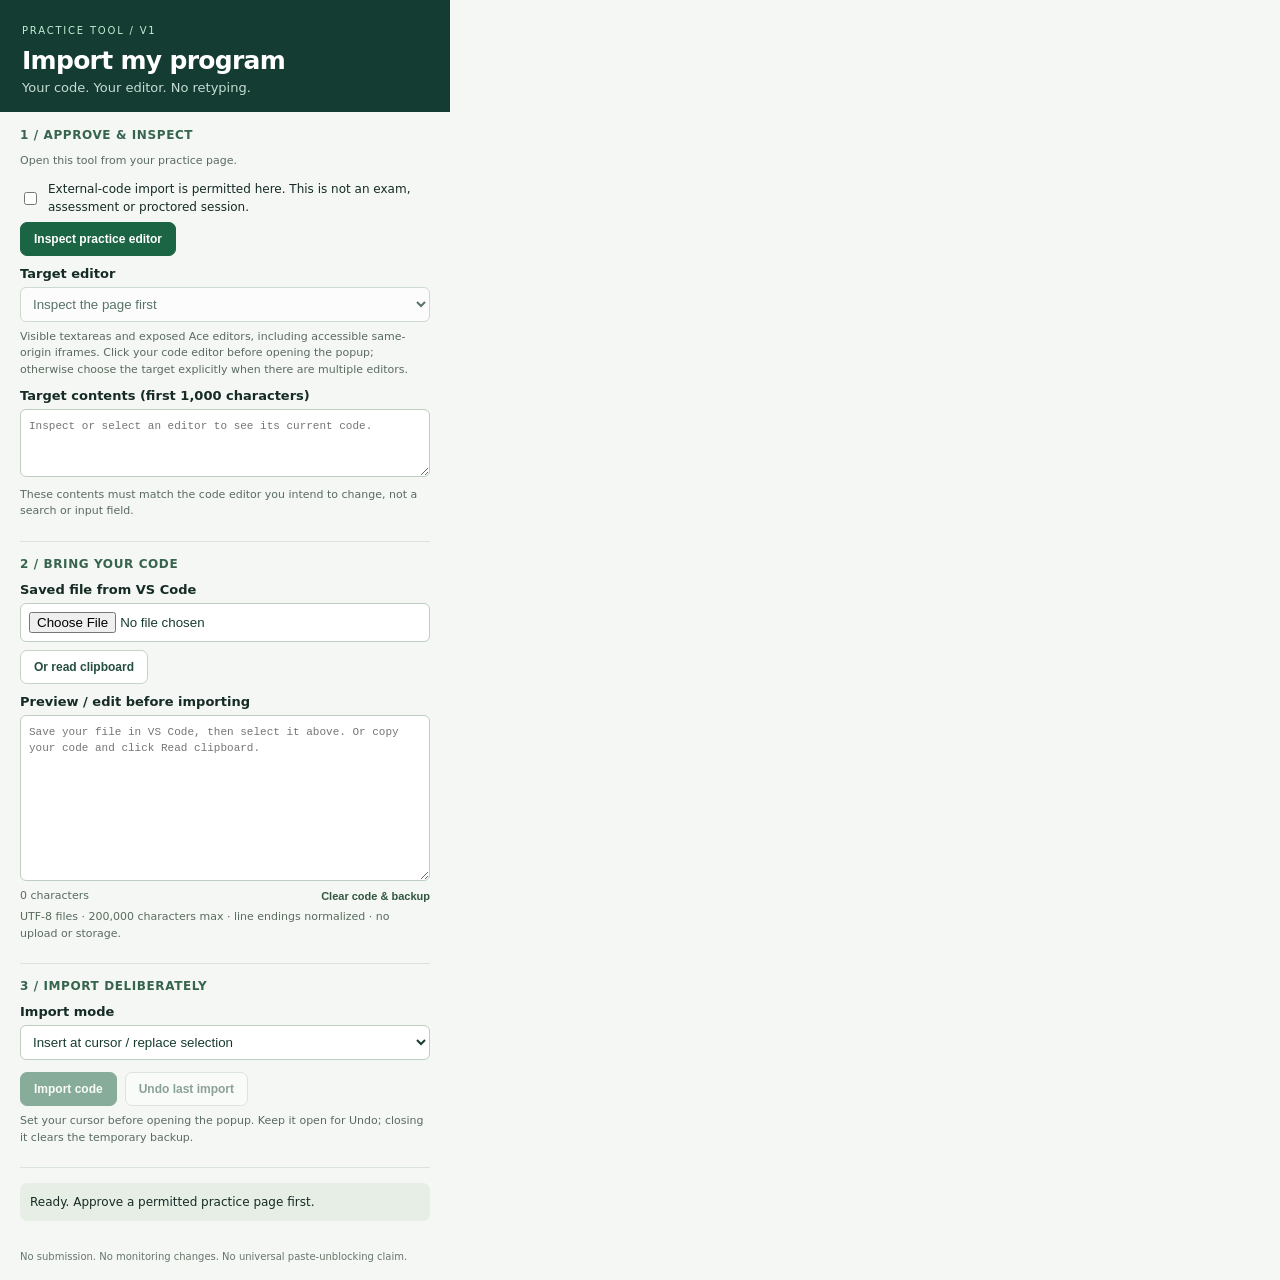
==== extension/popup.html @ 03712051 "chore: import existing practice editor extension" ====
<!doctype html>
<html lang="en"><head><meta charset="utf-8"><meta name="viewport" content="width=device-width,initial-scale=1"><title>Import my program</title><link rel="stylesheet" href="popup.css"></head>
<body><header><span class="badge">PRACTICE TOOL / V1</span><h1>Import my program</h1><p>Your code. Your editor. No retyping.</p></header>
<main>
<section><h2>1 / Approve & inspect</h2><p id="page" class="muted">Open this tool from your practice page.</p><label class="check"><input id="consent" type="checkbox">External-code import is permitted here. This is not an exam, assessment or proctored session.</label><button id="inspect" type="button">Inspect practice editor</button><label for="target">Target editor</label><select id="target" disabled><option value="">Inspect the page first</option></select><p class="hint">Visible textareas and exposed Ace editors, including accessible same-origin iframes. Click your code editor before opening the popup; otherwise choose the target explicitly when there are multiple editors.</p><label for="targetCode">Target contents (first 1,000 characters)</label><textarea id="targetCode" rows="3" readonly spellcheck="false" placeholder="Inspect or select an editor to see its current code."></textarea><p class="hint">These contents must match the code editor you intend to change, not a search or input field.</p></section>
<section><h2>2 / Bring your code</h2><label for="file">Saved file from VS Code</label><input id="file" type="file"><button id="readClipboard" type="button" class="secondary">Or read clipboard</button><label for="preview">Preview / edit before importing</label><textarea id="preview" rows="9" spellcheck="false" placeholder="Save your file in VS Code, then select it above. Or copy your code and click Read clipboard."></textarea><div class="meta"><span id="count">0 characters</span><button id="clear" type="button" class="text">Clear code & backup</button></div><p class="hint">UTF-8 files · 200,000 characters max · line endings normalized · no upload or storage.</p></section>
<section><h2>3 / Import deliberately</h2><label for="mode">Import mode</label><select id="mode"><option value="selection">Insert at cursor / replace selection</option><option value="replace">Replace entire editor</option></select><label id="replaceRow" class="check" hidden><input id="replaceConfirmed" type="checkbox">I want to replace all existing code.</label><div class="actions"><button id="insert" type="button" disabled>Import code</button><button id="undo" type="button" class="secondary" disabled>Undo last import</button></div><p class="hint">Set your cursor before opening the popup. Keep it open for Undo; closing it clears the temporary backup.</p></section>
<p id="status" role="status" aria-live="polite">Ready. Approve a permitted practice page first.</p>
</main><footer>No submission. No monitoring changes. No universal paste-unblocking claim.</footer><script type="module" src="popup.mjs"></script></body></html>
---- extension/popup.css ----
:root{color-scheme:light;font-family:system-ui,sans-serif;color:#162b26;background:#f4f7f3;font-size:13px}*{box-sizing:border-box}body{width:450px;margin:0}header{padding:22px 22px 17px;background:#143c32;color:#fff}h1{font-size:25px;letter-spacing:-.7px;margin:9px 0 5px}header p{color:#c6ddd3;margin:0}.badge{font-size:10px;letter-spacing:1.8px;color:#bfefd3}main{padding:16px 20px}section{margin:0 0 15px;padding:0 0 14px;border-bottom:1px solid #dbe4db}h2{font-size:12px;letter-spacing:.6px;text-transform:uppercase;margin:0 0 11px;color:#37644f}label{display:block;font-weight:600;margin:10px 0 6px}.check{display:flex;gap:8px;font-size:12px;font-weight:400;line-height:1.5}.check input{flex:none;margin-top:4px}.check[hidden]{display:none}button{cursor:pointer;border:1px solid #1c6544;border-radius:7px;background:#1c6544;color:#fff;padding:9px 13px;font-weight:600;font-size:12px}button:disabled{opacity:.5;cursor:not-allowed}.secondary{background:#fff;color:#254e3e;border-color:#c4d4c9}.text{background:none;border:none;padding:0;color:#315640;font-size:11px}select,textarea,input[type=file]{width:100%;background:#fff;border:1px solid #bdcfc2;border-radius:6px;color:#173c2d;padding:8px}textarea{font-family:ui-monospace,monospace;font-size:11px;line-height:1.5;resize:vertical;tab-size:4}#readClipboard{margin-top:8px}.hint,.muted{font-size:11px;line-height:1.5;color:#5a6b60;margin:7px 0;overflow-wrap:anywhere}.meta{display:flex;justify-content:space-between;color:#5a6b60;font-size:11px;margin-top:5px}.actions{display:flex;gap:8px;margin-top:12px}#status{border-radius:7px;padding:10px;background:#e6eee5;line-height:1.5;font-size:12px;overflow-wrap:anywhere}#status[data-error=true]{background:#fbe9e5;color:#8a3324}footer{padding:0 20px 16px;color:#67766b;font-size:10px;line-height:1.5}:focus-visible{outline:2px solid #33905b;outline-offset:3px}
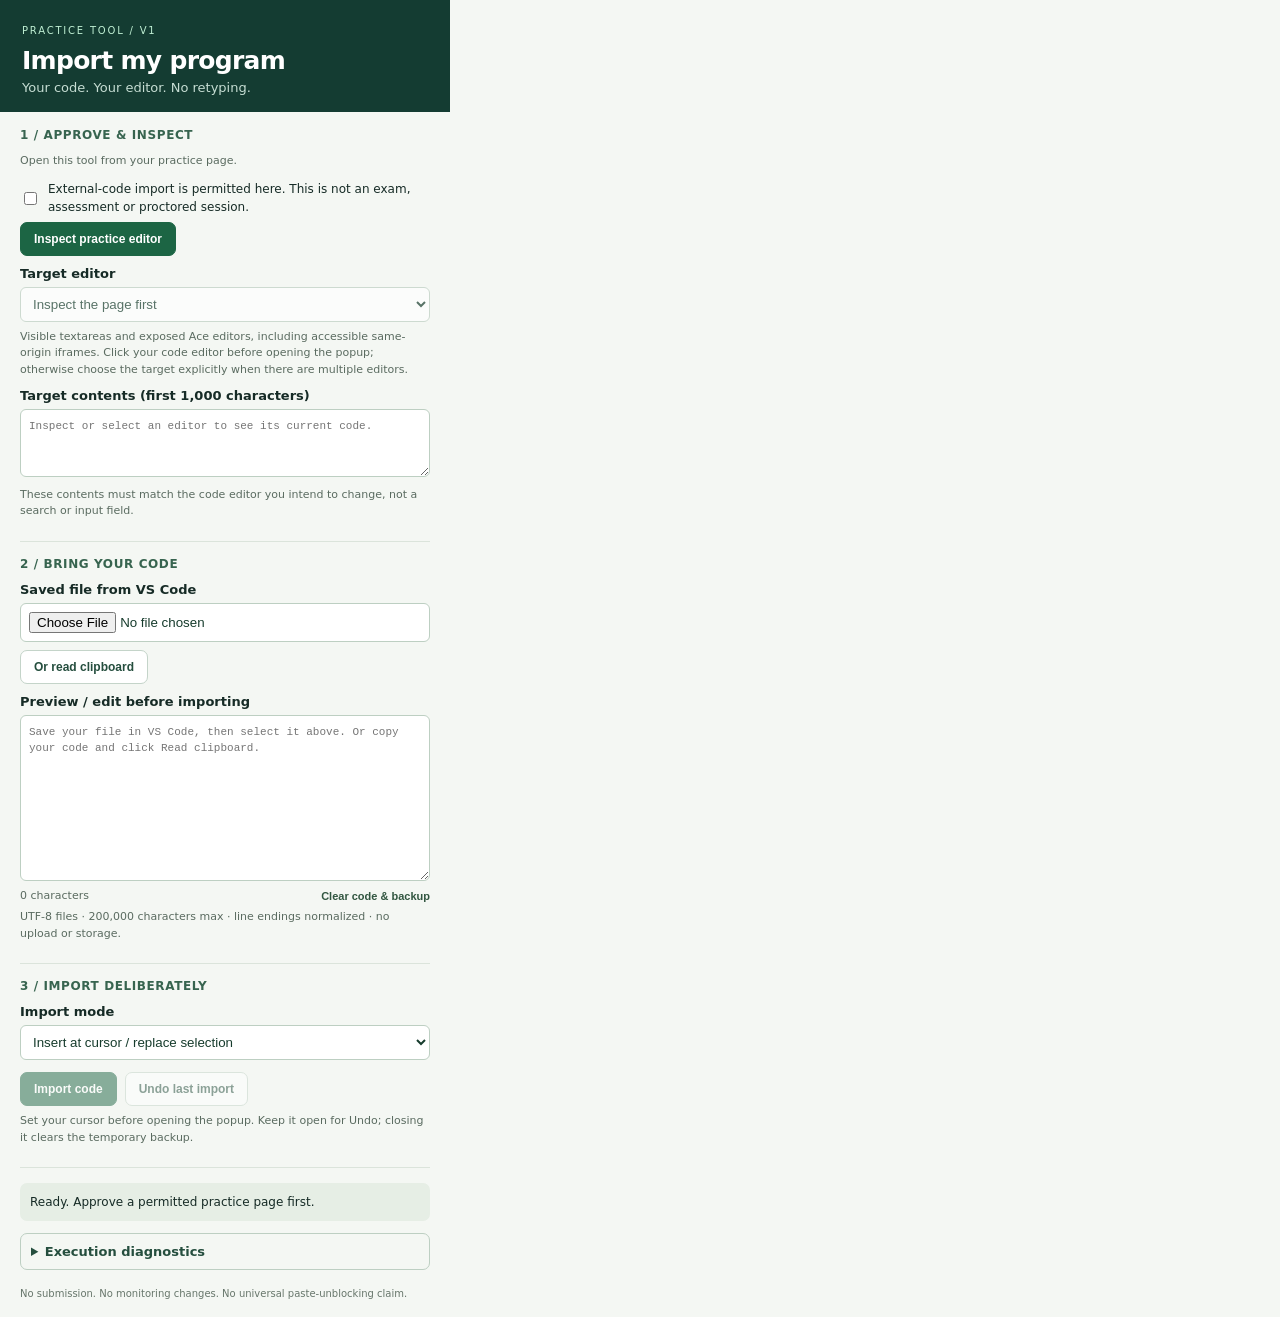
==== commit 1c62240a: "feat: add privacy-safe popup execution diagnostics" ====
--- a/extension/popup.html
+++ b/extension/popup.html
@@ -6,4 +6,5 @@
 <section><h2>2 / Bring your code</h2><label for="file">Saved file from VS Code</label><input id="file" type="file"><button id="readClipboard" type="button" class="secondary">Or read clipboard</button><label for="preview">Preview / edit before importing</label><textarea id="preview" rows="9" spellcheck="false" placeholder="Save your file in VS Code, then select it above. Or copy your code and click Read clipboard."></textarea><div class="meta"><span id="count">0 characters</span><button id="clear" type="button" class="text">Clear code & backup</button></div><p class="hint">UTF-8 files · 200,000 characters max · line endings normalized · no upload or storage.</p></section>
 <section><h2>3 / Import deliberately</h2><label for="mode">Import mode</label><select id="mode"><option value="selection">Insert at cursor / replace selection</option><option value="replace">Replace entire editor</option></select><label id="replaceRow" class="check" hidden><input id="replaceConfirmed" type="checkbox">I want to replace all existing code.</label><div class="actions"><button id="insert" type="button" disabled>Import code</button><button id="undo" type="button" class="secondary" disabled>Undo last import</button></div><p class="hint">Set your cursor before opening the popup. Keep it open for Undo; closing it clears the temporary backup.</p></section>
 <p id="status" role="status" aria-live="polite">Ready. Approve a permitted practice page first.</p>
+<details id="diagnostics"><summary>Execution diagnostics</summary><p class="hint">Latest 100 entries, in memory only. Closing the popup clears this log. Checks do not prove saving, submission or live CodeTantra support.</p><p class="hint">Report excludes source, clipboard text, filenames, editor labels, URLs and account data. Review it below before exporting. Export creates a local file that remains after closing the popup.</p><h2 id="diagnosticReportLabel">Report preview</h2><pre id="diagnosticReport" tabindex="0" aria-labelledby="diagnosticReportLabel"></pre><div class="actions"><button id="clearDiagnostics" type="button" class="secondary">Clear log</button><button id="exportDiagnostics" type="button" class="secondary">Export report</button></div><p id="diagnosticStatus" class="hint" role="status" aria-live="polite"></p></details>
 </main><footer>No submission. No monitoring changes. No universal paste-unblocking claim.</footer><script type="module" src="popup.mjs"></script></body></html>
--- a/extension/popup.css
+++ b/extension/popup.css
@@ -1 +1,3 @@
 :root{color-scheme:light;font-family:system-ui,sans-serif;color:#162b26;background:#f4f7f3;font-size:13px}*{box-sizing:border-box}body{width:450px;margin:0}header{padding:22px 22px 17px;background:#143c32;color:#fff}h1{font-size:25px;letter-spacing:-.7px;margin:9px 0 5px}header p{color:#c6ddd3;margin:0}.badge{font-size:10px;letter-spacing:1.8px;color:#bfefd3}main{padding:16px 20px}section{margin:0 0 15px;padding:0 0 14px;border-bottom:1px solid #dbe4db}h2{font-size:12px;letter-spacing:.6px;text-transform:uppercase;margin:0 0 11px;color:#37644f}label{display:block;font-weight:600;margin:10px 0 6px}.check{display:flex;gap:8px;font-size:12px;font-weight:400;line-height:1.5}.check input{flex:none;margin-top:4px}.check[hidden]{display:none}button{cursor:pointer;border:1px solid #1c6544;border-radius:7px;background:#1c6544;color:#fff;padding:9px 13px;font-weight:600;font-size:12px}button:disabled{opacity:.5;cursor:not-allowed}.secondary{background:#fff;color:#254e3e;border-color:#c4d4c9}.text{background:none;border:none;padding:0;color:#315640;font-size:11px}select,textarea,input[type=file]{width:100%;background:#fff;border:1px solid #bdcfc2;border-radius:6px;color:#173c2d;padding:8px}textarea{font-family:ui-monospace,monospace;font-size:11px;line-height:1.5;resize:vertical;tab-size:4}#readClipboard{margin-top:8px}.hint,.muted{font-size:11px;line-height:1.5;color:#5a6b60;margin:7px 0;overflow-wrap:anywhere}.meta{display:flex;justify-content:space-between;color:#5a6b60;font-size:11px;margin-top:5px}.actions{display:flex;gap:8px;margin-top:12px}#status{border-radius:7px;padding:10px;background:#e6eee5;line-height:1.5;font-size:12px;overflow-wrap:anywhere}#status[data-error=true]{background:#fbe9e5;color:#8a3324}footer{padding:0 20px 16px;color:#67766b;font-size:10px;line-height:1.5}:focus-visible{outline:2px solid #33905b;outline-offset:3px}
+
+#diagnostics{border:1px solid #bdcfc2;border-radius:7px;padding:10px}summary{cursor:pointer;font-weight:600;color:#254e3e}#diagnosticReportLabel{margin-top:12px}#diagnosticReport{white-space:pre-wrap;overflow-wrap:anywhere;max-height:220px;overflow:auto;background:#fff;border:1px solid #bdcfc2;border-radius:6px;padding:8px;font-size:11px;line-height:1.5}
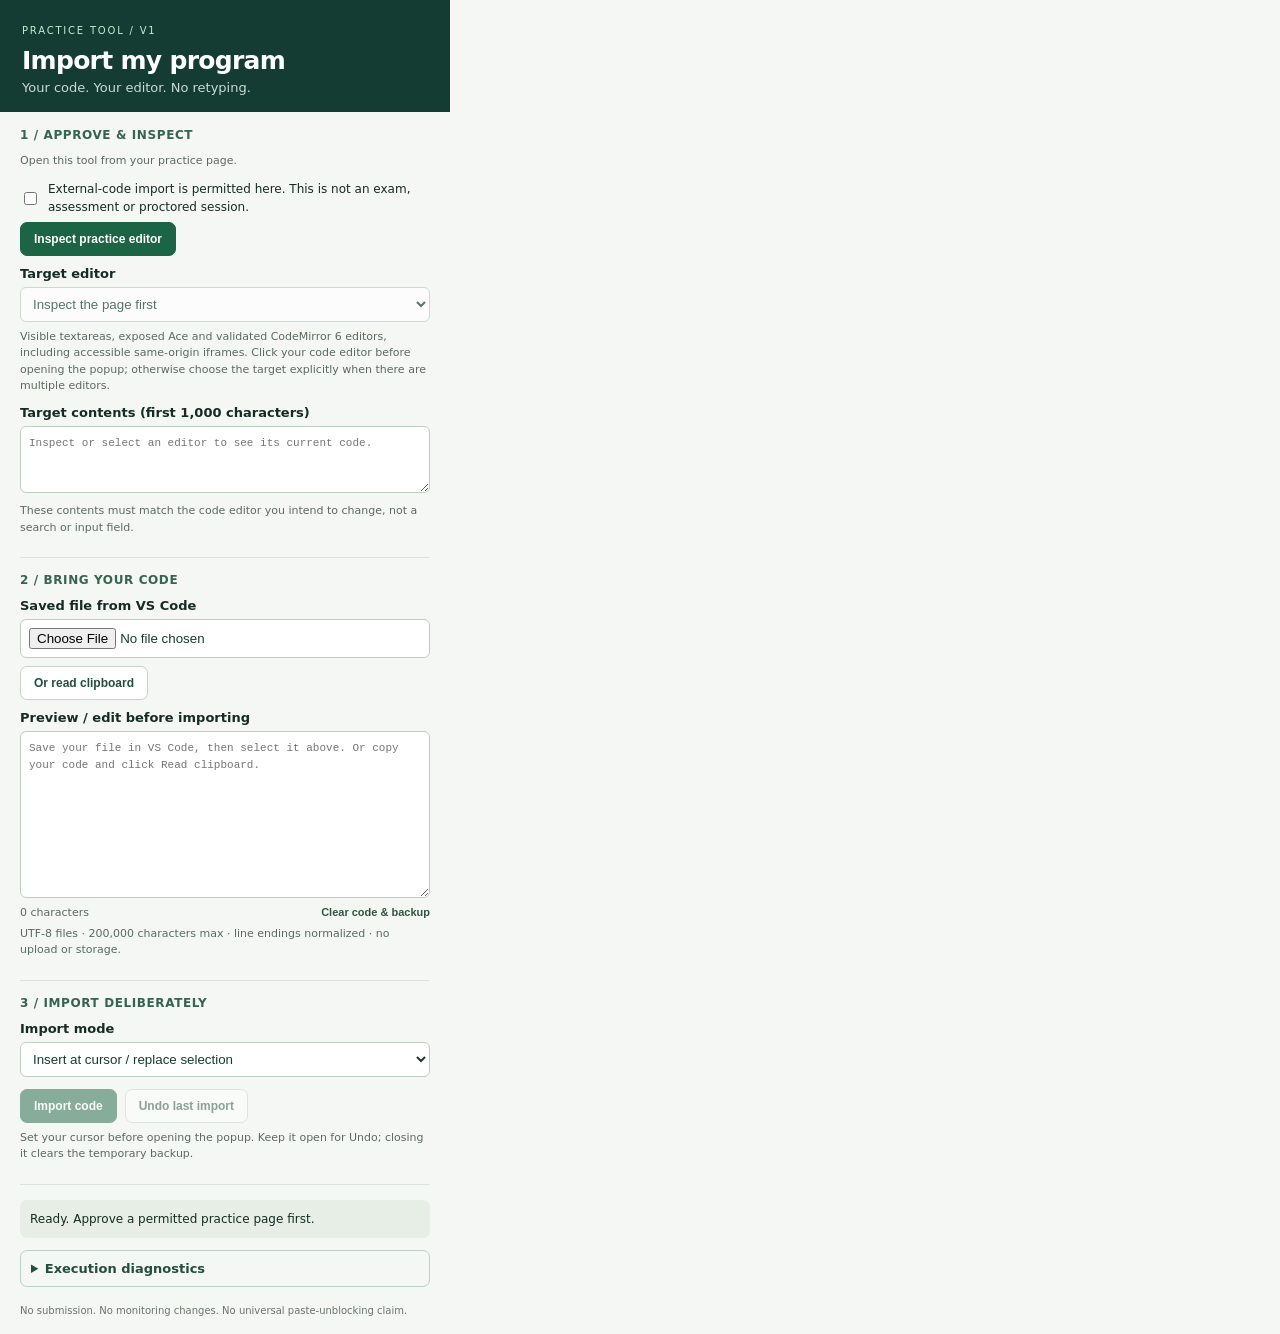
==== commit 71c067f6: "fix: support validated CodeMirror 6 practice editors" ====
--- a/extension/popup.html
+++ b/extension/popup.html
@@ -2,7 +2,7 @@
 <html lang="en"><head><meta charset="utf-8"><meta name="viewport" content="width=device-width,initial-scale=1"><title>Import my program</title><link rel="stylesheet" href="popup.css"></head>
 <body><header><span class="badge">PRACTICE TOOL / V1</span><h1>Import my program</h1><p>Your code. Your editor. No retyping.</p></header>
 <main>
-<section><h2>1 / Approve & inspect</h2><p id="page" class="muted">Open this tool from your practice page.</p><label class="check"><input id="consent" type="checkbox">External-code import is permitted here. This is not an exam, assessment or proctored session.</label><button id="inspect" type="button">Inspect practice editor</button><label for="target">Target editor</label><select id="target" disabled><option value="">Inspect the page first</option></select><p class="hint">Visible textareas and exposed Ace editors, including accessible same-origin iframes. Click your code editor before opening the popup; otherwise choose the target explicitly when there are multiple editors.</p><label for="targetCode">Target contents (first 1,000 characters)</label><textarea id="targetCode" rows="3" readonly spellcheck="false" placeholder="Inspect or select an editor to see its current code."></textarea><p class="hint">These contents must match the code editor you intend to change, not a search or input field.</p></section>
+<section><h2>1 / Approve & inspect</h2><p id="page" class="muted">Open this tool from your practice page.</p><label class="check"><input id="consent" type="checkbox">External-code import is permitted here. This is not an exam, assessment or proctored session.</label><button id="inspect" type="button">Inspect practice editor</button><label for="target">Target editor</label><select id="target" disabled><option value="">Inspect the page first</option></select><p class="hint">Visible textareas, exposed Ace and validated CodeMirror 6 editors, including accessible same-origin iframes. Click your code editor before opening the popup; otherwise choose the target explicitly when there are multiple editors.</p><label for="targetCode">Target contents (first 1,000 characters)</label><textarea id="targetCode" rows="3" readonly spellcheck="false" placeholder="Inspect or select an editor to see its current code."></textarea><p class="hint">These contents must match the code editor you intend to change, not a search or input field.</p></section>
 <section><h2>2 / Bring your code</h2><label for="file">Saved file from VS Code</label><input id="file" type="file"><button id="readClipboard" type="button" class="secondary">Or read clipboard</button><label for="preview">Preview / edit before importing</label><textarea id="preview" rows="9" spellcheck="false" placeholder="Save your file in VS Code, then select it above. Or copy your code and click Read clipboard."></textarea><div class="meta"><span id="count">0 characters</span><button id="clear" type="button" class="text">Clear code & backup</button></div><p class="hint">UTF-8 files · 200,000 characters max · line endings normalized · no upload or storage.</p></section>
 <section><h2>3 / Import deliberately</h2><label for="mode">Import mode</label><select id="mode"><option value="selection">Insert at cursor / replace selection</option><option value="replace">Replace entire editor</option></select><label id="replaceRow" class="check" hidden><input id="replaceConfirmed" type="checkbox">I want to replace all existing code.</label><div class="actions"><button id="insert" type="button" disabled>Import code</button><button id="undo" type="button" class="secondary" disabled>Undo last import</button></div><p class="hint">Set your cursor before opening the popup. Keep it open for Undo; closing it clears the temporary backup.</p></section>
 <p id="status" role="status" aria-live="polite">Ready. Approve a permitted practice page first.</p>
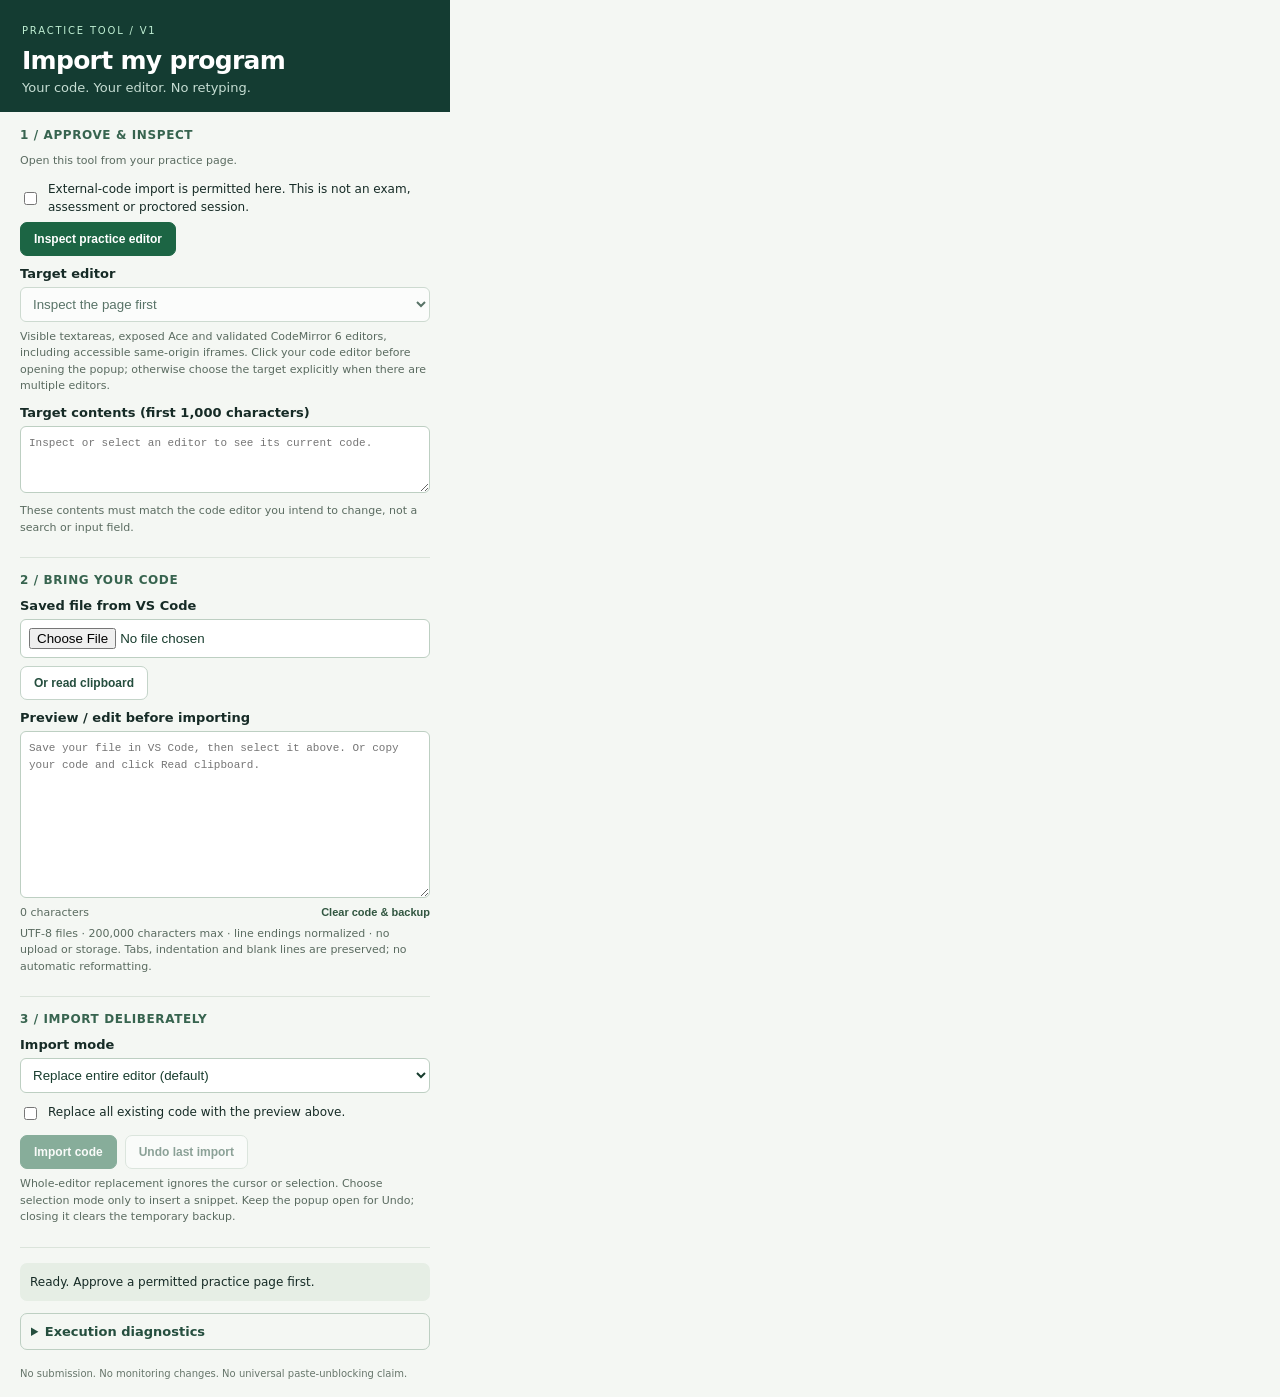
==== commit ae5f7b47: "fix: default to whole-editor replacement and add project branding" ====
--- a/extension/popup.html
+++ b/extension/popup.html
@@ -3,8 +3,8 @@
 <body><header><span class="badge">PRACTICE TOOL / V1</span><h1>Import my program</h1><p>Your code. Your editor. No retyping.</p></header>
 <main>
 <section><h2>1 / Approve & inspect</h2><p id="page" class="muted">Open this tool from your practice page.</p><label class="check"><input id="consent" type="checkbox">External-code import is permitted here. This is not an exam, assessment or proctored session.</label><button id="inspect" type="button">Inspect practice editor</button><label for="target">Target editor</label><select id="target" disabled><option value="">Inspect the page first</option></select><p class="hint">Visible textareas, exposed Ace and validated CodeMirror 6 editors, including accessible same-origin iframes. Click your code editor before opening the popup; otherwise choose the target explicitly when there are multiple editors.</p><label for="targetCode">Target contents (first 1,000 characters)</label><textarea id="targetCode" rows="3" readonly spellcheck="false" placeholder="Inspect or select an editor to see its current code."></textarea><p class="hint">These contents must match the code editor you intend to change, not a search or input field.</p></section>
-<section><h2>2 / Bring your code</h2><label for="file">Saved file from VS Code</label><input id="file" type="file"><button id="readClipboard" type="button" class="secondary">Or read clipboard</button><label for="preview">Preview / edit before importing</label><textarea id="preview" rows="9" spellcheck="false" placeholder="Save your file in VS Code, then select it above. Or copy your code and click Read clipboard."></textarea><div class="meta"><span id="count">0 characters</span><button id="clear" type="button" class="text">Clear code & backup</button></div><p class="hint">UTF-8 files · 200,000 characters max · line endings normalized · no upload or storage.</p></section>
-<section><h2>3 / Import deliberately</h2><label for="mode">Import mode</label><select id="mode"><option value="selection">Insert at cursor / replace selection</option><option value="replace">Replace entire editor</option></select><label id="replaceRow" class="check" hidden><input id="replaceConfirmed" type="checkbox">I want to replace all existing code.</label><div class="actions"><button id="insert" type="button" disabled>Import code</button><button id="undo" type="button" class="secondary" disabled>Undo last import</button></div><p class="hint">Set your cursor before opening the popup. Keep it open for Undo; closing it clears the temporary backup.</p></section>
+<section><h2>2 / Bring your code</h2><label for="file">Saved file from VS Code</label><input id="file" type="file"><button id="readClipboard" type="button" class="secondary">Or read clipboard</button><label for="preview">Preview / edit before importing</label><textarea id="preview" rows="9" spellcheck="false" placeholder="Save your file in VS Code, then select it above. Or copy your code and click Read clipboard."></textarea><div class="meta"><span id="count">0 characters</span><button id="clear" type="button" class="text">Clear code & backup</button></div><p class="hint">UTF-8 files · 200,000 characters max · line endings normalized · no upload or storage. Tabs, indentation and blank lines are preserved; no automatic reformatting.</p></section>
+<section><h2>3 / Import deliberately</h2><label for="mode">Import mode</label><select id="mode"><option value="replace" selected>Replace entire editor (default)</option><option value="selection">Insert at cursor / replace selection</option></select><label id="replaceRow" class="check"><input id="replaceConfirmed" type="checkbox">Replace all existing code with the preview above.</label><div class="actions"><button id="insert" type="button" disabled>Import code</button><button id="undo" type="button" class="secondary" disabled>Undo last import</button></div><p class="hint">Whole-editor replacement ignores the cursor or selection. Choose selection mode only to insert a snippet. Keep the popup open for Undo; closing it clears the temporary backup.</p></section>
 <p id="status" role="status" aria-live="polite">Ready. Approve a permitted practice page first.</p>
 <details id="diagnostics"><summary>Execution diagnostics</summary><p class="hint">Latest 100 entries, in memory only. Closing the popup clears this log. Checks do not prove saving, submission or live CodeTantra support.</p><p class="hint">Report excludes source, clipboard text, filenames, editor labels, URLs and account data. Review it below before exporting. Export creates a local file that remains after closing the popup.</p><h2 id="diagnosticReportLabel">Report preview</h2><pre id="diagnosticReport" tabindex="0" aria-labelledby="diagnosticReportLabel"></pre><div class="actions"><button id="clearDiagnostics" type="button" class="secondary">Clear log</button><button id="exportDiagnostics" type="button" class="secondary">Export report</button></div><p id="diagnosticStatus" class="hint" role="status" aria-live="polite"></p></details>
 </main><footer>No submission. No monitoring changes. No universal paste-unblocking claim.</footer><script type="module" src="popup.mjs"></script></body></html>
